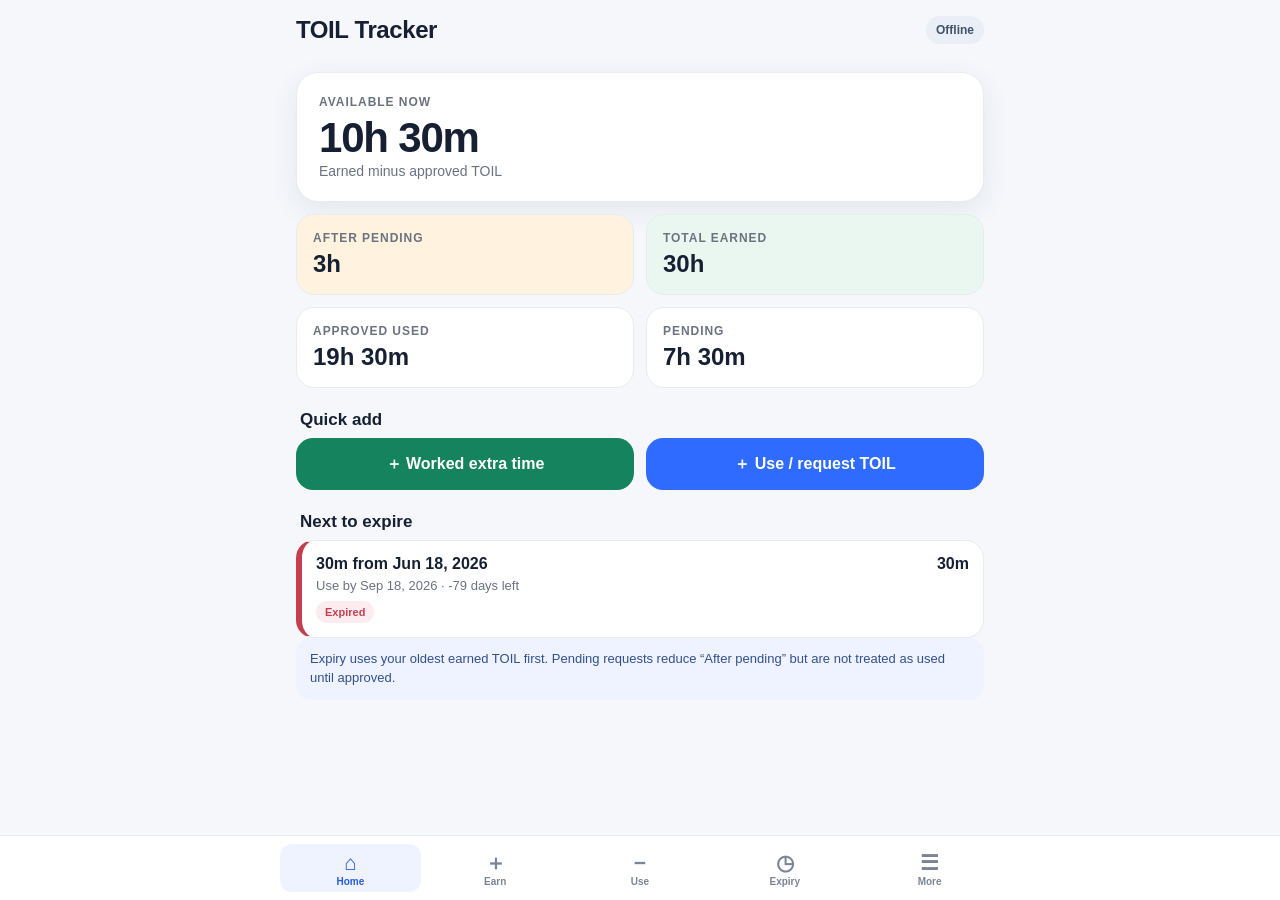
==== TOIL_Tracker_Standalone.html @ 0cffee34 "Add files via upload" ====
<!doctype html>
<html lang="en">
<head>
<meta charset="utf-8"><meta name="viewport" content="width=device-width,initial-scale=1,viewport-fit=cover">
<meta name="theme-color" content="#17324d">


<title>TOIL Tracker</title>
<style>
:root{
  --bg:#f5f7fb;--card:#fff;--text:#172033;--muted:#6b7280;--line:#e7ebf2;
  --navy:#17324d;--blue:#2f6bff;--green:#16835f;--green-bg:#e9f7f0;
  --orange:#c56b00;--orange-bg:#fff3df;--red:#c33f50;--red-bg:#fdecef;
  --grey-bg:#f1f3f6;--shadow:0 8px 28px rgba(24,39,75,.08);--r:22px;
}
*{box-sizing:border-box}
html,body{margin:0;padding:0;background:var(--bg);color:var(--text);font-family:-apple-system,BlinkMacSystemFont,"Segoe UI",Roboto,Arial,sans-serif}
body{padding-bottom:96px}
.app{max-width:720px;margin:0 auto}
.topbar{position:sticky;top:0;z-index:20;background:rgba(245,247,251,.94);backdrop-filter:blur(16px);padding:16px 16px 8px}
.brand{display:flex;align-items:center;justify-content:space-between}
.brand h1{font-size:24px;margin:0;font-weight:800;letter-spacing:-.4px}
.pill{font-size:12px;font-weight:700;padding:7px 10px;border-radius:999px;background:#e9eef7;color:#42526a}
main{padding:8px 16px 24px}
.screen{display:none}.screen.active{display:block}
.card{background:var(--card);border:1px solid var(--line);border-radius:var(--r);box-shadow:var(--shadow);padding:18px;margin:12px 0}
.hero{padding:22px}
.eyebrow{font-size:12px;text-transform:uppercase;letter-spacing:.08em;color:var(--muted);font-weight:800}
.big{font-size:42px;line-height:1;font-weight:850;margin:8px 0 4px;letter-spacing:-1.2px}
.sub{color:var(--muted);font-size:14px}
.grid2{display:grid;grid-template-columns:1fr 1fr;gap:12px}
.metric{padding:16px;border-radius:18px;border:1px solid var(--line);background:#fff}
.metric .v{font-size:24px;font-weight:800;margin-top:5px}
.metric.green{background:var(--green-bg)}.metric.orange{background:var(--orange-bg)}
.section-title{font-size:17px;font-weight:800;margin:22px 4px 8px}
.quick{display:grid;grid-template-columns:1fr 1fr;gap:12px}
.btn{appearance:none;border:0;border-radius:17px;padding:15px 16px;font-size:16px;font-weight:800;cursor:pointer;min-height:52px}
.btn.primary{background:var(--blue);color:#fff}.btn.secondary{background:#eaf0ff;color:#204fc8}
.btn.green{background:var(--green);color:#fff}.btn.red{background:var(--red);color:#fff}
.btn.ghost{background:#fff;border:1px solid var(--line);color:var(--text)}
.btn.small{padding:9px 11px;min-height:0;font-size:13px;border-radius:12px}
form{display:grid;gap:12px}
label{font-size:13px;color:var(--muted);font-weight:700}
input,select,textarea{width:100%;border:1px solid #dfe4ec;border-radius:15px;background:#fff;padding:14px 14px;font-size:16px;color:var(--text);outline:none}
input:focus,select:focus,textarea:focus{border-color:#8aa8ff;box-shadow:0 0 0 3px #eaf0ff}
textarea{min-height:82px;resize:vertical}
.duration{display:grid;grid-template-columns:1fr 1fr;gap:10px}
.chips{display:flex;flex-wrap:wrap;gap:8px}
.chip{border:1px solid var(--line);background:#fff;padding:9px 12px;border-radius:999px;font-weight:750;font-size:13px;cursor:pointer}
.list{display:grid;gap:10px}
.item{background:#fff;border:1px solid var(--line);border-radius:18px;padding:14px 14px;display:grid;grid-template-columns:1fr auto;gap:10px}
.item-title{font-weight:800}.item-meta{font-size:13px;color:var(--muted);margin-top:4px;line-height:1.4}
.amount{font-size:16px;font-weight:850;text-align:right;white-space:nowrap}
.badge{display:inline-block;border-radius:999px;padding:5px 9px;font-size:11px;font-weight:850;margin-top:6px}
.badge.green{background:var(--green-bg);color:var(--green)}.badge.orange{background:var(--orange-bg);color:var(--orange)}
.badge.red{background:var(--red-bg);color:var(--red)}.badge.grey{background:var(--grey-bg);color:#667085}
.expiry{border-left:6px solid transparent}.expiry.green{border-left-color:var(--green)}.expiry.orange{border-left-color:var(--orange)}.expiry.red{border-left-color:var(--red)}.expiry.grey{border-left-color:#b4bbc5}
.bottomnav{position:fixed;left:0;right:0;bottom:0;z-index:30;background:rgba(255,255,255,.96);backdrop-filter:blur(18px);border-top:1px solid var(--line);padding:8px 8px max(8px,env(safe-area-inset-bottom))}
.navinner{max-width:720px;margin:0 auto;display:grid;grid-template-columns:repeat(5,1fr);gap:4px}
.navbtn{border:0;background:transparent;padding:7px 2px 5px;border-radius:12px;color:#7a8494;font-size:10px;font-weight:800}
.navbtn span{display:block;font-size:21px;line-height:1.1;margin-bottom:2px}
.navbtn.active{background:#eef3ff;color:#265bdd}
.empty{text-align:center;color:var(--muted);padding:24px 10px}
.notice{font-size:13px;background:#eef3ff;color:#34508a;border-radius:15px;padding:12px 14px;line-height:1.45}
.row-actions{display:flex;gap:8px;justify-content:flex-end;margin-top:10px}
hr{border:0;border-top:1px solid var(--line);margin:18px 0}
@media(max-width:390px){.big{font-size:38px}.quick{grid-template-columns:1fr}.grid2{gap:8px}.metric{padding:14px}.metric .v{font-size:21px}}
</style>
</head>
<body>
<div class="app">
  <header class="topbar"><div class="brand"><h1>TOIL Tracker</h1><div class="pill">Offline</div></div></header>
  <main>
    <section id="home" class="screen active">
      <div class="card hero"><div class="eyebrow">Available now</div><div class="big" id="availableNow">—</div><div class="sub">Earned minus approved TOIL</div></div>
      <div class="grid2">
        <div class="metric orange"><div class="eyebrow">After pending</div><div class="v" id="afterPending">—</div></div>
        <div class="metric green"><div class="eyebrow">Total earned</div><div class="v" id="earnedTotal">—</div></div>
      </div>
      <div class="grid2" style="margin-top:12px">
        <div class="metric"><div class="eyebrow">Approved used</div><div class="v" id="approvedTotal">—</div></div>
        <div class="metric"><div class="eyebrow">Pending</div><div class="v" id="pendingTotal">—</div></div>
      </div>
      <div class="section-title">Quick add</div>
      <div class="quick">
        <button class="btn green" onclick="showScreen('earn')">＋ Worked extra time</button>
        <button class="btn primary" onclick="showScreen('take')">＋ Use / request TOIL</button>
      </div>
      <div class="section-title">Next to expire</div><div id="nextExpiry"></div>
      <div class="notice">Expiry uses your oldest earned TOIL first. Pending requests reduce “After pending” but are not treated as used until approved.</div>
    </section>

    <section id="earn" class="screen">
      <div class="card"><div class="section-title" style="margin-top:0">Log extra time worked</div>
      <form id="earnedForm">
        <label>Date<input id="earnDate" type="date" required></label>
        <div><label>Time worked</label><div class="duration">
          <label>Hours<input id="earnHours" type="number" min="0" max="24" inputmode="numeric"></label>
          <label>Minutes<input id="earnMinutes" type="number" min="0" max="59" inputmode="numeric"></label>
        </div></div>
        <div class="chips"><button type="button" class="chip" onclick="setDuration('earn',60)">1 hour</button><button type="button" class="chip" onclick="setDuration('earn',30)">30 min</button><button type="button" class="chip" onclick="setDuration('earn',450)">7h 30m</button></div>
        <label>What was it for? <span style="font-weight:400">(optional)</span><textarea id="earnNote" placeholder="e.g. QFTs"></textarea></label>
        <button class="btn green" type="submit">Save earned time</button>
      </form></div>
    </section>

    <section id="take" class="screen">
      <div class="card"><div class="section-title" style="margin-top:0">Log TOIL request / use</div>
      <form id="takenForm">
        <label>Date<input id="takeDate" type="date" required></label>
        <div><label>TOIL time</label><div class="duration">
          <label>Hours<input id="takeHours" type="number" min="0" max="24" inputmode="numeric"></label>
          <label>Minutes<input id="takeMinutes" type="number" min="0" max="59" inputmode="numeric"></label>
        </div></div>
        <div class="chips"><button type="button" class="chip" onclick="setDuration('take',450)">Full day · 7h 30m</button><button type="button" class="chip" onclick="setDuration('take',225)">Half day · 3h 45m</button><button type="button" class="chip" onclick="setDuration('take',60)">1 hour</button></div>
        <label>Status<select id="takeStatus"><option>Requested</option><option>Approved</option><option>Rejected</option><option>Cancelled</option></select></label>
        <label>Note <span style="font-weight:400">(optional)</span><textarea id="takeNote" placeholder="e.g. Christmas Eve"></textarea></label>
        <button class="btn primary" type="submit">Save TOIL entry</button>
      </form></div>
    </section>

    <section id="expiry" class="screen">
      <div class="card"><div class="section-title" style="margin-top:0">3‑month expiry</div>
      <div class="sub">Green = 31+ days · Orange = 15–30 days · Red = 14 days or less.</div></div>
      <div id="expiryList" class="list"></div>
    </section>

    <section id="more" class="screen">
      <div class="card"><div class="section-title" style="margin-top:0">History</div><div id="historyList" class="list"></div></div>

      <div class="card"><div class="section-title" style="margin-top:0">Overtime</div>
      <form id="overtimeForm">
        <label>Date<input id="otDate" type="date" required></label>
        <div class="duration"><label>Hours<input id="otHours" type="number" min="0" max="24" inputmode="numeric"></label><label>Minutes<input id="otMinutes" type="number" min="0" max="59" inputmode="numeric"></label></div>
        <label>Type<select id="otType"><option>Paid overtime</option><option>Saturday enhancement</option><option>Other</option></select></label>
        <label>Status<select id="otStatus"><option>To submit</option><option>Submitted</option><option>Approved</option><option>Paid</option><option>Logged</option></select></label>
        <label>Note<textarea id="otNote" placeholder="Optional"></textarea></label>
        <button class="btn secondary" type="submit">Save overtime</button>
      </form>
      <hr><div id="overtimeList" class="list"></div></div>

      <div class="card"><div class="section-title" style="margin-top:0">Backup</div>
        <div class="notice">Your data lives only in this browser/device. Export a backup occasionally.</div>
        <div class="quick" style="margin-top:12px"><button id="backupBtn" class="btn ghost">Export backup</button><label class="btn ghost" style="text-align:center">Restore backup<input id="restoreFile" type="file" accept=".json,application/json" style="display:none"></label></div>
        <button id="resetBtn" class="btn ghost" style="width:100%;margin-top:12px">Reset to original data</button>
      </div>
    </section>
  </main>
</div>
<nav class="bottomnav"><div class="navinner">
  <button class="navbtn active" data-screen="home"><span>⌂</span>Home</button>
  <button class="navbtn" data-screen="earn"><span>＋</span>Earn</button>
  <button class="navbtn" data-screen="take"><span>−</span>Use</button>
  <button class="navbtn" data-screen="expiry"><span>◷</span>Expiry</button>
  <button class="navbtn" data-screen="more"><span>☰</span>More</button>
</div></nav>
<script>
const DEFAULT_DATA = {"version": 1, "settings": {"fullDayMinutes": 450, "expiryMonths": 3}, "earned": [{"id": "e1", "date": "2026-05-07", "minutes": 60, "note": "Helping ML w/ E and Flow E2E testing"}, {"id": "e2", "date": "2026-05-08", "minutes": 60, "note": "QFTs"}, {"id": "e3", "date": "2026-05-12", "minutes": 60, "note": "QFTs"}, {"id": "e4", "date": "2026-05-16", "minutes": 240, "note": "Saturday work – time in lieu"}, {"id": "e5", "date": "2026-05-19", "minutes": 60, "note": "QFTs"}, {"id": "e6", "date": "2026-06-02", "minutes": 60, "note": "QFTs"}, {"id": "e7", "date": "2026-06-03", "minutes": 60, "note": "QFTs"}, {"id": "e8", "date": "2026-06-06", "minutes": 240, "note": "Saturday work – time in lieu"}, {"id": "e9", "date": "2026-06-08", "minutes": 60, "note": "QFTs"}, {"id": "e10", "date": "2026-06-09", "minutes": 60, "note": "QFTs"}, {"id": "e11", "date": "2026-06-10", "minutes": 60, "note": "QFTs"}, {"id": "e12", "date": "2026-06-11", "minutes": 60, "note": "Helping ML w/ Flow E2E evidence"}, {"id": "e13", "date": "2026-06-16", "minutes": 60, "note": "QFTs"}, {"id": "e14", "date": "2026-06-18", "minutes": 60, "note": "QFTs"}, {"id": "e15", "date": "2026-07-07", "minutes": 60, "note": "QFTs"}, {"id": "e16", "date": "2026-07-08", "minutes": 60, "note": "QFTs"}, {"id": "e17", "date": "2026-07-11", "minutes": 240, "note": "Saturday work – QFTs / time in lieu"}, {"id": "e18", "date": "2026-07-17", "minutes": 60, "note": "QFTs"}, {"id": "e19", "date": "2026-08-25", "minutes": 60, "note": "QFTs"}, {"id": "e20", "date": "2026-08-27", "minutes": 60, "note": "QFTs"}, {"id": "e21", "date": "2026-09-08", "minutes": 60, "note": "QFTs"}], "taken": [{"id": "t1", "date": "2026-07-21", "minutes": 450, "status": "Approved", "note": "Full TOIL day"}, {"id": "t2", "date": "2026-07-22", "minutes": 450, "status": "Approved", "note": "Full TOIL day"}, {"id": "t3", "date": "2026-08-18", "minutes": 450, "status": "Rejected", "note": "Time Owing request"}, {"id": "t4", "date": "2026-09-02", "minutes": 450, "status": "Rejected", "note": "Time Owing request"}, {"id": "t5", "date": "2026-09-07", "minutes": 270, "status": "Approved", "note": "Phased return day"}, {"id": "t6", "date": "2026-12-24", "minutes": 450, "status": "Requested", "note": "Christmas Eve – full TOIL day"}], "overtime": [{"id": "o1", "date": "2026-05-16", "minutes": 240, "type": "Saturday enhancement", "status": "To submit", "note": "30% additional"}, {"id": "o2", "date": "2026-06-06", "minutes": 240, "type": "Saturday enhancement", "status": "To submit", "note": "30% additional"}, {"id": "o3", "date": "2026-06-12", "minutes": 30, "type": "Paid overtime", "status": "Logged", "note": "AS overtime"}, {"id": "o4", "date": "2026-07-11", "minutes": 240, "type": "Saturday enhancement", "status": "To submit", "note": "30% additional – QFTs"}]};
const KEY = 'toil_tracker_v1';

function clone(x){ return JSON.parse(JSON.stringify(x)); }
function loadData(){
  const raw = localStorage.getItem(KEY);
  if(!raw){ localStorage.setItem(KEY, JSON.stringify(DEFAULT_DATA)); return clone(DEFAULT_DATA); }
  try{ return JSON.parse(raw); }catch(e){ return clone(DEFAULT_DATA); }
}
let data = loadData();
function save(){ localStorage.setItem(KEY, JSON.stringify(data)); renderAll(); }

function uid(prefix){ return prefix + Date.now().toString(36) + Math.random().toString(36).slice(2,6); }
function pad(n){ return String(n).padStart(2,'0'); }
function todayISO(){ const d=new Date(); return `${d.getFullYear()}-${pad(d.getMonth()+1)}-${pad(d.getDate())}`; }
function fmtDate(s){ if(!s) return ''; const d=new Date(s+'T12:00:00'); return d.toLocaleDateString(undefined,{day:'numeric',month:'short',year:'numeric'}); }
function fmtMinutes(m){
  m=Math.round(Number(m)||0); const h=Math.floor(m/60), min=m%60;
  if(h && min) return `${h}h ${pad(min)}m`; if(h) return `${h}h`; return `${min}m`;
}
function toMinutes(h,m){ return Math.max(0, (parseInt(h||0)*60)+(parseInt(m||0))); }
function addMonthsISO(dateStr, months){
  const [y,mo,d]=dateStr.split('-').map(Number);
  const target = new Date(y, mo-1+months, 1, 12);
  const last = new Date(target.getFullYear(), target.getMonth()+1, 0, 12).getDate();
  target.setDate(Math.min(d,last));
  return `${target.getFullYear()}-${pad(target.getMonth()+1)}-${pad(target.getDate())}`;
}
function daysBetween(aISO,bISO){
  const a=new Date(aISO+'T12:00:00'), b=new Date(bISO+'T12:00:00');
  return Math.ceil((a-b)/86400000);
}
function approvedUsed(){ return data.taken.filter(x=>x.status==='Approved').reduce((s,x)=>s+x.minutes,0); }
function pendingUsed(){ return data.taken.filter(x=>x.status==='Requested').reduce((s,x)=>s+x.minutes,0); }
function totalEarned(){ return data.earned.reduce((s,x)=>s+x.minutes,0); }
function availableNow(){ return totalEarned()-approvedUsed(); }
function afterPending(){ return availableNow()-pendingUsed(); }

function expiryRows(){
  const rows=[...data.earned].sort((a,b)=>a.date.localeCompare(b.date));
  let used=approvedUsed();
  const today=todayISO();
  return rows.map(e=>{
    const consumed=Math.min(e.minutes, Math.max(0, used));
    used-=consumed;
    const remaining=e.minutes-consumed;
    const useBy=addMonthsISO(e.date,data.settings.expiryMonths||3);
    let days=remaining?daysBetween(useBy,today):null;
    let status='Used', cls='grey';
    if(remaining){
      if(days<0){status='Expired';cls='red';}
      else if(days<=14){status='Use now';cls='red';}
      else if(days<=30){status='Use soon';cls='orange';}
      else{status='Plenty of time';cls='green';}
    }
    return {...e,remaining,useBy,days,status,cls};
  });
}

function renderHome(){
  document.getElementById('availableNow').textContent=fmtMinutes(availableNow());
  document.getElementById('afterPending').textContent=fmtMinutes(afterPending());
  document.getElementById('earnedTotal').textContent=fmtMinutes(totalEarned());
  document.getElementById('approvedTotal').textContent=fmtMinutes(approvedUsed());
  document.getElementById('pendingTotal').textContent=fmtMinutes(pendingUsed());

  const live=expiryRows().filter(x=>x.remaining>0).sort((a,b)=>a.useBy.localeCompare(b.useBy));
  const n=document.getElementById('nextExpiry');
  if(live.length){
    const x=live[0];
    n.innerHTML=`<div class="item expiry ${x.cls}"><div><div class="item-title">${fmtMinutes(x.remaining)} from ${fmtDate(x.date)}</div><div class="item-meta">Use by ${fmtDate(x.useBy)}${x.days!==null?` · ${x.days} days left`:''}</div><span class="badge ${x.cls}">${x.status}</span></div><div class="amount">${fmtMinutes(x.remaining)}</div></div>`;
  } else n.innerHTML='<div class="empty">No unused earned TOIL.</div>';
}

function renderExpiry(){
  const rows=expiryRows();
  const el=document.getElementById('expiryList');
  el.innerHTML=rows.length?rows.map(x=>`
    <div class="item expiry ${x.cls}">
      <div>
        <div class="item-title">Earned ${fmtDate(x.date)}</div>
        <div class="item-meta">Use by ${fmtDate(x.useBy)} · earned ${fmtMinutes(x.minutes)}</div>
        <span class="badge ${x.cls}">${x.status}</span>
      </div>
      <div class="amount">${fmtMinutes(x.remaining)} left</div>
    </div>`).join(''):'<div class="empty">No earned TOIL yet.</div>';
}

function statusClass(s){
  if(s==='Approved')return 'green'; if(s==='Requested')return 'orange'; if(s==='Rejected'||s==='Cancelled')return 'grey'; return 'grey';
}
function renderHistory(){
  const all=[
    ...data.earned.map(x=>({kind:'Earned',...x})),
    ...data.taken.map(x=>({kind:'TOIL',...x}))
  ].sort((a,b)=>b.date.localeCompare(a.date));
  document.getElementById('historyList').innerHTML=all.length?all.map(x=>`
    <div class="item">
      <div>
        <div class="item-title">${x.kind==='Earned'?'Earned':'TOIL'} · ${fmtDate(x.date)}</div>
        <div class="item-meta">${x.note||''}</div>
        ${x.kind==='TOIL'?`<span class="badge ${statusClass(x.status)}">${x.status}</span>`:''}
      </div>
      <div>
        <div class="amount">${x.kind==='Earned'?'+':'−'}${fmtMinutes(x.minutes)}</div>
        <div class="row-actions"><button class="btn small ghost" onclick="deleteEntry('${x.kind}','${x.id}')">Delete</button></div>
      </div>
    </div>`).join(''):'<div class="empty">No history yet.</div>';
}

function renderOvertime(){
  const el=document.getElementById('overtimeList');
  const rows=[...data.overtime].sort((a,b)=>b.date.localeCompare(a.date));
  el.innerHTML=rows.length?rows.map(x=>`
    <div class="item"><div><div class="item-title">${x.type} · ${fmtDate(x.date)}</div>
    <div class="item-meta">${x.status}${x.note?' · '+x.note:''}</div></div>
    <div><div class="amount">${fmtMinutes(x.minutes)}</div>
    <div class="row-actions"><button class="btn small ghost" onclick="deleteOvertime('${x.id}')">Delete</button></div></div></div>`).join(''):'<div class="empty">No overtime logged.</div>';
}

function renderAll(){ renderHome(); renderExpiry(); renderHistory(); renderOvertime(); }

function showScreen(id){
  document.querySelectorAll('.screen').forEach(x=>x.classList.remove('active'));
  document.getElementById(id).classList.add('active');
  document.querySelectorAll('.navbtn').forEach(x=>x.classList.toggle('active',x.dataset.screen===id));
  window.scrollTo({top:0,behavior:'instant'});
}
window.showScreen=showScreen;
document.querySelectorAll('.navbtn').forEach(b=>b.addEventListener('click',()=>showScreen(b.dataset.screen)));

function setDuration(prefix,mins){
  document.getElementById(prefix+'Hours').value=Math.floor(mins/60);
  document.getElementById(prefix+'Minutes').value=mins%60;
}
window.setDuration=setDuration;

document.getElementById('earnedForm').addEventListener('submit',e=>{
  e.preventDefault();
  const minutes=toMinutes(earnHours.value,earnMinutes.value);
  if(!minutes) return alert('Enter some time.');
  data.earned.push({id:uid('e'),date:earnDate.value,minutes,note:earnNote.value.trim()});
  save(); e.target.reset(); earnDate.value=todayISO(); setDuration('earn',60); showScreen('home');
});
document.getElementById('takenForm').addEventListener('submit',e=>{
  e.preventDefault();
  const minutes=toMinutes(takeHours.value,takeMinutes.value);
  if(!minutes) return alert('Enter some time.');
  data.taken.push({id:uid('t'),date:takeDate.value,minutes,status:takeStatus.value,note:takeNote.value.trim()});
  save(); e.target.reset(); takeDate.value=todayISO(); setDuration('take',data.settings.fullDayMinutes||450); takeStatus.value='Requested'; showScreen('home');
});
document.getElementById('overtimeForm').addEventListener('submit',e=>{
  e.preventDefault();
  const minutes=toMinutes(otHours.value,otMinutes.value);
  if(!minutes)return alert('Enter some time.');
  data.overtime.push({id:uid('o'),date:otDate.value,minutes,type:otType.value,status:otStatus.value,note:otNote.value.trim()});
  save();e.target.reset();otDate.value=todayISO();setDuration('ot',60);renderOvertime();
});

function deleteEntry(kind,id){
  if(!confirm('Delete this entry?'))return;
  if(kind==='Earned') data.earned=data.earned.filter(x=>x.id!==id);
  else data.taken=data.taken.filter(x=>x.id!==id);
  save();
}
function deleteOvertime(id){ if(confirm('Delete this overtime entry?')){data.overtime=data.overtime.filter(x=>x.id!==id);save();} }
window.deleteEntry=deleteEntry; window.deleteOvertime=deleteOvertime;

document.getElementById('backupBtn').addEventListener('click',()=>{
  const blob=new Blob([JSON.stringify(data,null,2)],{type:'application/json'});
  const a=document.createElement('a');a.href=URL.createObjectURL(blob);a.download='toil-backup.json';a.click();URL.revokeObjectURL(a.href);
});
document.getElementById('restoreFile').addEventListener('change',async e=>{
  const f=e.target.files[0]; if(!f)return;
  try{
    const obj=JSON.parse(await f.text());
    if(!obj.earned||!obj.taken) throw new Error();
    data=obj; save(); alert('Backup restored.');
  }catch{alert('That backup file could not be read.');}
  e.target.value='';
});
document.getElementById('resetBtn').addEventListener('click',()=>{
  if(confirm('Reset the app back to the original preloaded data?')){data=clone(DEFAULT_DATA);save();}
});

['earnDate','takeDate','otDate'].forEach(id=>document.getElementById(id).value=todayISO());
setDuration('earn',60); setDuration('take',450); setDuration('ot',60);
renderAll();

if('serviceWorker' in navigator && location.protocol.startsWith('http')) {
  navigator.serviceWorker.register('./sw.js').catch(()=>{});
}
</script>
</body></html>
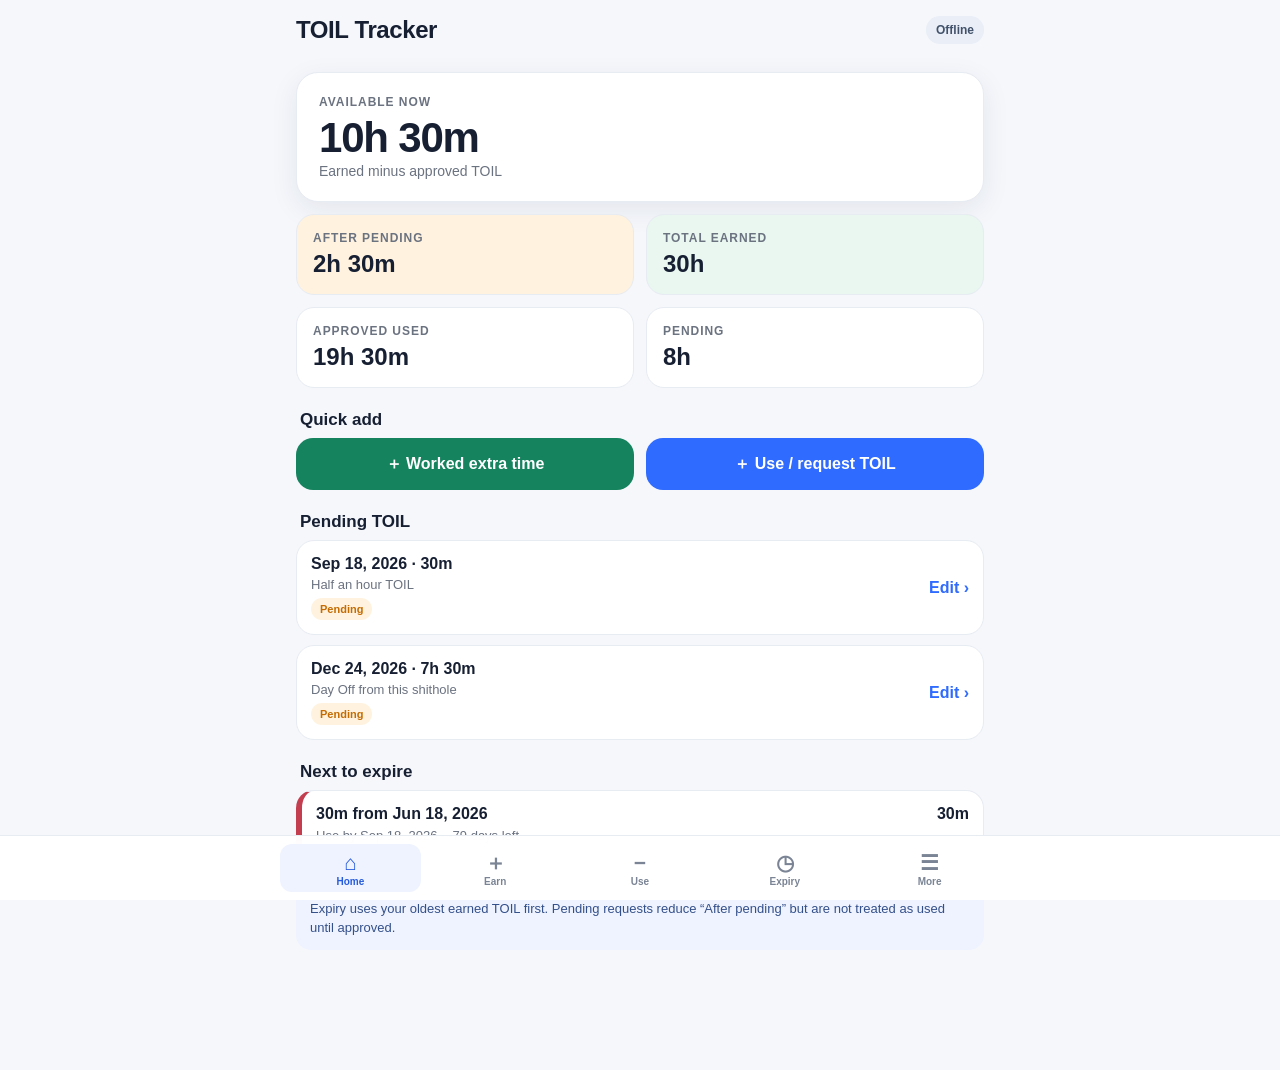
==== commit 36567944: "Add files via upload" ====
--- a/TOIL_Tracker_Standalone.html
+++ b/TOIL_Tracker_Standalone.html
@@ -65,6 +65,18 @@
 .row-actions{display:flex;gap:8px;justify-content:flex-end;margin-top:10px}
 hr{border:0;border-top:1px solid var(--line);margin:18px 0}
 @media(max-width:390px){.big{font-size:38px}.quick{grid-template-columns:1fr}.grid2{gap:8px}.metric{padding:14px}.metric .v{font-size:21px}}
+
+.history-controls{display:grid;grid-template-columns:1fr 1fr;gap:10px;margin:10px 0 14px}.history-controls input{grid-column:1/-1}@media(max-width:420px){.history-controls{grid-template-columns:1fr}.history-controls input{grid-column:auto}}
+
+.pending-card{
+  width:100%;text-align:left;background:#fff;border:1px solid var(--line);border-radius:18px;
+  padding:14px;display:grid;grid-template-columns:1fr auto;gap:10px;align-items:center;
+  color:var(--text);box-shadow:none;font:inherit;cursor:pointer
+}
+.pending-title{font-weight:800;font-size:16px}
+.pending-note{font-size:13px;color:var(--muted);margin-top:4px}
+.pending-edit{font-weight:800;color:var(--blue);white-space:nowrap}
+.tap-edit{cursor:pointer}
 </style>
 </head>
 <body>
@@ -86,7 +98,7 @@
         <button class="btn green" onclick="showScreen('earn')">＋ Worked extra time</button>
         <button class="btn primary" onclick="showScreen('take')">＋ Use / request TOIL</button>
       </div>
-      <div class="section-title">Next to expire</div><div id="nextExpiry"></div>
+      <div class="section-title">Pending TOIL</div><div id="pendingHomeList" class="list"></div><div class="section-title">Next to expire</div><div id="nextExpiry"></div>
       <div class="notice">Expiry uses your oldest earned TOIL first. Pending requests reduce “After pending” but are not treated as used until approved.</div>
     </section>
 
@@ -105,7 +117,7 @@
     </section>
 
     <section id="take" class="screen">
-      <div class="card"><div class="section-title" style="margin-top:0">Log TOIL request / use</div>
+      <div class="card"><div class="section-title" id="takeFormTitle" style="margin-top:0">Log TOIL request / use</div>
       <form id="takenForm">
         <label>Date<input id="takeDate" type="date" required></label>
         <div><label>TOIL time</label><div class="duration">
@@ -114,8 +126,8 @@
         </div></div>
         <div class="chips"><button type="button" class="chip" onclick="setDuration('take',450)">Full day · 7h 30m</button><button type="button" class="chip" onclick="setDuration('take',225)">Half day · 3h 45m</button><button type="button" class="chip" onclick="setDuration('take',60)">1 hour</button></div>
         <label>Status<select id="takeStatus"><option>Requested</option><option>Approved</option><option>Rejected</option><option>Cancelled</option></select></label>
-        <label>Note <span style="font-weight:400">(optional)</span><textarea id="takeNote" placeholder="e.g. Christmas Eve"></textarea></label>
-        <button class="btn primary" type="submit">Save TOIL entry</button>
+        <label>Note <span style="font-weight:400">(optional)</span><textarea id="takeNote" placeholder="e.g. Day off"></textarea></label>
+        <button class="btn primary" id="takeSubmitBtn" type="submit">Save TOIL entry</button><button class="btn ghost" id="cancelTakenEdit" type="button" onclick="cancelTakenEdit()" style="display:none">Cancel edit</button>
       </form></div>
     </section>
 
@@ -126,7 +138,7 @@
     </section>
 
     <section id="more" class="screen">
-      <div class="card"><div class="section-title" style="margin-top:0">History</div><div id="historyList" class="list"></div></div>
+      <div class="card"><div class="section-title" style="margin-top:0">History</div><div class="history-controls"><select id="historySort" onchange="renderHistory()"><option value="newest" selected>Newest first</option><option value="oldest">Oldest first</option></select><select id="historyTypeFilter" onchange="renderHistory()"><option>All</option><option>Earned</option><option>TOIL</option></select><select id="historyStatusFilter" onchange="renderHistory()"><option>All</option><option>Requested</option><option>Approved</option><option>Rejected</option><option>Cancelled</option></select><input id="historySearch" type="search" placeholder="Search notes or dates…" oninput="renderHistory()"></div><div id="historyList" class="list"></div></div>
 
       <div class="card"><div class="section-title" style="margin-top:0">Overtime</div>
       <form id="overtimeForm">
@@ -139,10 +151,10 @@
       </form>
       <hr><div id="overtimeList" class="list"></div></div>
 
-      <div class="card"><div class="section-title" style="margin-top:0">Backup</div>
-        <div class="notice">Your data lives only in this browser/device. Export a backup occasionally.</div>
-        <div class="quick" style="margin-top:12px"><button id="backupBtn" class="btn ghost">Export backup</button><label class="btn ghost" style="text-align:center">Restore backup<input id="restoreFile" type="file" accept=".json,application/json" style="display:none"></label></div>
-        <button id="resetBtn" class="btn ghost" style="width:100%;margin-top:12px">Reset to original data</button>
+      <div class="card"><div class="section-title" style="margin-top:0">Data & updates</div>
+        <div class="notice">Before installing a new build, download your data here. In the new build, use Upload data to restore everything.</div>
+        <div class="quick" style="margin-top:12px"><button id="backupBtn" class="btn ghost">Download data</button><label class="btn ghost" style="text-align:center">Upload data<input id="restoreFile" type="file" accept=".json,application/json" style="display:none"></label></div>
+        <button id="resetBtn" class="btn ghost" style="width:100%;margin-top:12px">Reset app data</button>
       </div>
     </section>
   </main>
@@ -155,7 +167,7 @@
   <button class="navbtn" data-screen="more"><span>☰</span>More</button>
 </div></nav>
 <script>
-const DEFAULT_DATA = {"version": 1, "settings": {"fullDayMinutes": 450, "expiryMonths": 3}, "earned": [{"id": "e1", "date": "2026-05-07", "minutes": 60, "note": "Helping ML w/ E and Flow E2E testing"}, {"id": "e2", "date": "2026-05-08", "minutes": 60, "note": "QFTs"}, {"id": "e3", "date": "2026-05-12", "minutes": 60, "note": "QFTs"}, {"id": "e4", "date": "2026-05-16", "minutes": 240, "note": "Saturday work – time in lieu"}, {"id": "e5", "date": "2026-05-19", "minutes": 60, "note": "QFTs"}, {"id": "e6", "date": "2026-06-02", "minutes": 60, "note": "QFTs"}, {"id": "e7", "date": "2026-06-03", "minutes": 60, "note": "QFTs"}, {"id": "e8", "date": "2026-06-06", "minutes": 240, "note": "Saturday work – time in lieu"}, {"id": "e9", "date": "2026-06-08", "minutes": 60, "note": "QFTs"}, {"id": "e10", "date": "2026-06-09", "minutes": 60, "note": "QFTs"}, {"id": "e11", "date": "2026-06-10", "minutes": 60, "note": "QFTs"}, {"id": "e12", "date": "2026-06-11", "minutes": 60, "note": "Helping ML w/ Flow E2E evidence"}, {"id": "e13", "date": "2026-06-16", "minutes": 60, "note": "QFTs"}, {"id": "e14", "date": "2026-06-18", "minutes": 60, "note": "QFTs"}, {"id": "e15", "date": "2026-07-07", "minutes": 60, "note": "QFTs"}, {"id": "e16", "date": "2026-07-08", "minutes": 60, "note": "QFTs"}, {"id": "e17", "date": "2026-07-11", "minutes": 240, "note": "Saturday work – QFTs / time in lieu"}, {"id": "e18", "date": "2026-07-17", "minutes": 60, "note": "QFTs"}, {"id": "e19", "date": "2026-08-25", "minutes": 60, "note": "QFTs"}, {"id": "e20", "date": "2026-08-27", "minutes": 60, "note": "QFTs"}, {"id": "e21", "date": "2026-09-08", "minutes": 60, "note": "QFTs"}], "taken": [{"id": "t1", "date": "2026-07-21", "minutes": 450, "status": "Approved", "note": "Full TOIL day"}, {"id": "t2", "date": "2026-07-22", "minutes": 450, "status": "Approved", "note": "Full TOIL day"}, {"id": "t3", "date": "2026-08-18", "minutes": 450, "status": "Rejected", "note": "Time Owing request"}, {"id": "t4", "date": "2026-09-02", "minutes": 450, "status": "Rejected", "note": "Time Owing request"}, {"id": "t5", "date": "2026-09-07", "minutes": 270, "status": "Approved", "note": "Phased return day"}, {"id": "t6", "date": "2026-12-24", "minutes": 450, "status": "Requested", "note": "Christmas Eve – full TOIL day"}], "overtime": [{"id": "o1", "date": "2026-05-16", "minutes": 240, "type": "Saturday enhancement", "status": "To submit", "note": "30% additional"}, {"id": "o2", "date": "2026-06-06", "minutes": 240, "type": "Saturday enhancement", "status": "To submit", "note": "30% additional"}, {"id": "o3", "date": "2026-06-12", "minutes": 30, "type": "Paid overtime", "status": "Logged", "note": "AS overtime"}, {"id": "o4", "date": "2026-07-11", "minutes": 240, "type": "Saturday enhancement", "status": "To submit", "note": "30% additional – QFTs"}]};
+const DEFAULT_DATA = {"version": 1, "settings": {"fullDayMinutes": 450, "expiryMonths": 3}, "earned": [{"id": "e1", "date": "2026-05-07", "minutes": 60, "note": "Helping ML w/ E and Flow E2E testing"}, {"id": "e2", "date": "2026-05-08", "minutes": 60, "note": "QFTs"}, {"id": "e3", "date": "2026-05-12", "minutes": 60, "note": "QFTs"}, {"id": "e4", "date": "2026-05-16", "minutes": 240, "note": "Saturday work – time in lieu"}, {"id": "e5", "date": "2026-05-19", "minutes": 60, "note": "QFTs"}, {"id": "e6", "date": "2026-06-02", "minutes": 60, "note": "QFTs"}, {"id": "e7", "date": "2026-06-03", "minutes": 60, "note": "QFTs"}, {"id": "e8", "date": "2026-06-06", "minutes": 240, "note": "Saturday work – time in lieu"}, {"id": "e9", "date": "2026-06-08", "minutes": 60, "note": "QFTs"}, {"id": "e10", "date": "2026-06-09", "minutes": 60, "note": "QFTs"}, {"id": "e11", "date": "2026-06-10", "minutes": 60, "note": "QFTs"}, {"id": "e12", "date": "2026-06-11", "minutes": 60, "note": "Helping ML w/ Flow E2E evidence"}, {"id": "e13", "date": "2026-06-16", "minutes": 60, "note": "QFTs"}, {"id": "e14", "date": "2026-06-18", "minutes": 60, "note": "QFTs"}, {"id": "e15", "date": "2026-07-07", "minutes": 60, "note": "QFTs"}, {"id": "e16", "date": "2026-07-08", "minutes": 60, "note": "QFTs"}, {"id": "e17", "date": "2026-07-11", "minutes": 240, "note": "Saturday work – QFTs / time in lieu"}, {"id": "e18", "date": "2026-07-17", "minutes": 60, "note": "QFTs"}, {"id": "e19", "date": "2026-08-25", "minutes": 60, "note": "QFTs"}, {"id": "e20", "date": "2026-08-27", "minutes": 60, "note": "QFTs"}, {"id": "e21", "date": "2026-09-08", "minutes": 60, "note": "QFTs"}], "taken": [{"id": "t1", "date": "2026-07-21", "minutes": 450, "status": "Approved", "note": "Full TOIL day"}, {"id": "t2", "date": "2026-07-22", "minutes": 450, "status": "Approved", "note": "Full TOIL day"}, {"id": "t3", "date": "2026-08-18", "minutes": 450, "status": "Rejected", "note": "Time Owing request"}, {"id": "t4", "date": "2026-09-02", "minutes": 450, "status": "Rejected", "note": "Time Owing request"}, {"id": "t5", "date": "2026-09-07", "minutes": 270, "status": "Approved", "note": "Phased return day"}, {"id": "t6", "date": "2026-12-24", "minutes": 450, "status": "Requested", "note": "Day Off from this shithole"},{"id":"t7","date":"2026-09-18","minutes":30,"status":"Requested","note":"Half an hour TOIL"}], "overtime": [{"id": "o1", "date": "2026-05-16", "minutes": 240, "type": "Saturday enhancement", "status": "To submit", "note": "30% additional"}, {"id": "o2", "date": "2026-06-06", "minutes": 240, "type": "Saturday enhancement", "status": "To submit", "note": "30% additional"}, {"id": "o3", "date": "2026-06-12", "minutes": 30, "type": "Paid overtime", "status": "Logged", "note": "AS overtime"}, {"id": "o4", "date": "2026-07-11", "minutes": 240, "type": "Saturday enhancement", "status": "To submit", "note": "30% additional – QFTs"}]};
 const KEY = 'toil_tracker_v1';
 
 function clone(x){ return JSON.parse(JSON.stringify(x)); }
@@ -214,6 +226,29 @@
   });
 }
 
+
+function pendingRequestsSorted(){
+  return data.taken
+    .filter(x=>x.status==='Requested')
+    .sort((a,b)=>a.date.localeCompare(b.date));
+}
+
+function renderPendingHome(){
+  const el=document.getElementById('pendingHomeList');
+  if(!el) return;
+  const rows=pendingRequestsSorted();
+  el.innerHTML = rows.length ? rows.map(x=>`
+    <button class="pending-card" type="button" onclick="editTaken('${x.id}')">
+      <div>
+        <div class="pending-title">${fmtDate(x.date)} · ${fmtMinutes(x.minutes)}</div>
+        <div class="pending-note">${x.note||'Pending TOIL'}</div>
+        <span class="badge orange">Pending</span>
+      </div>
+      <div class="pending-edit">Edit ›</div>
+    </button>
+  `).join('') : '<div class="empty">No pending TOIL requests.</div>';
+}
+
 function renderHome(){
   document.getElementById('availableNow').textContent=fmtMinutes(availableNow());
   document.getElementById('afterPending').textContent=fmtMinutes(afterPending());
@@ -246,24 +281,47 @@
 function statusClass(s){
   if(s==='Approved')return 'green'; if(s==='Requested')return 'orange'; if(s==='Rejected'||s==='Cancelled')return 'grey'; return 'grey';
 }
-function renderHistory(){
-  const all=[
+function filteredHistory(){
+  let all=[
     ...data.earned.map(x=>({kind:'Earned',...x})),
     ...data.taken.map(x=>({kind:'TOIL',...x}))
-  ].sort((a,b)=>b.date.localeCompare(a.date));
+  ];
+  const kind=document.getElementById('historyTypeFilter')?.value||'All';
+  const status=document.getElementById('historyStatusFilter')?.value||'All';
+  const sort=document.getElementById('historySort')?.value||'newest';
+  const q=(document.getElementById('historySearch')?.value||'').trim().toLowerCase();
+  if(kind!=='All') all=all.filter(x=>x.kind===kind);
+  if(status!=='All') all=all.filter(x=>x.kind==='TOIL'&&x.status===status);
+  if(q) all=all.filter(x=>(x.note||'').toLowerCase().includes(q)||fmtDate(x.date).toLowerCase().includes(q)||x.kind.toLowerCase().includes(q)||(x.status||'').toLowerCase().includes(q));
+  all.sort((a,b)=>sort==='oldest'?a.date.localeCompare(b.date):b.date.localeCompare(a.date));
+  return all;
+}
+function renderHistory(){
+  const all=filteredHistory();
   document.getElementById('historyList').innerHTML=all.length?all.map(x=>`
     <div class="item">
       <div>
         <div class="item-title">${x.kind==='Earned'?'Earned':'TOIL'} · ${fmtDate(x.date)}</div>
         <div class="item-meta">${x.note||''}</div>
-        ${x.kind==='TOIL'?`<span class="badge ${statusClass(x.status)}">${x.status}</span>`:''}
-      </div>
-      <div>
-        <div class="amount">${x.kind==='Earned'?'+':'−'}${fmtMinutes(x.minutes)}</div>
-        <div class="row-actions"><button class="btn small ghost" onclick="deleteEntry('${x.kind}','${x.id}')">Delete</button></div>
-      </div>
-    </div>`).join(''):'<div class="empty">No history yet.</div>';
-}
+        ${x.kind==='TOIL'?`<div style="margin-top:9px"><label style="display:block;margin-bottom:5px">Status</label><select onchange="updateTakenStatus('${x.id}', this.value)" style="padding:10px 12px;border-radius:12px">${['Requested','Approved','Rejected','Cancelled'].map(s=>`<option ${x.status===s?'selected':''}>${s}</option>`).join('')}</select></div>`:''}
+      </div>
+      <div><div class="amount">${x.kind==='Earned'?'+':'−'}${fmtMinutes(x.minutes)}</div><div class="row-actions">${x.kind==='TOIL'?`<button class="btn small ghost" onclick="editTaken('${x.id}')">Edit</button>`:''}<button class="btn small ghost" onclick="deleteEntry('${x.kind}','${x.id}')">Delete</button></div></div>
+    </div>`).join(''):'<div class="empty">No entries match those filters.</div>';
+}
+function updateTakenStatus(id,status){const item=data.taken.find(x=>x.id===id);if(!item)return;item.status=status;save();}
+window.updateTakenStatus=updateTakenStatus;
+let editingTakenId=null;
+function editTaken(id){
+  const item=data.taken.find(x=>x.id===id);if(!item)return;
+  editingTakenId=id;takeDate.value=item.date;setDuration('take',item.minutes);takeStatus.value=item.status;takeNote.value=item.note||'';
+  document.getElementById('takeFormTitle').textContent='Edit TOIL entry';document.getElementById('takeSubmitBtn').textContent='Save changes';document.getElementById('cancelTakenEdit').style.display='block';showScreen('take');
+}
+window.editTaken=editTaken;
+function cancelTakenEdit(){
+  editingTakenId=null;takenForm.reset();takeDate.value=todayISO();setDuration('take',data.settings.fullDayMinutes||450);takeStatus.value='Requested';
+  document.getElementById('takeFormTitle').textContent='Log TOIL request / use';document.getElementById('takeSubmitBtn').textContent='Save TOIL entry';document.getElementById('cancelTakenEdit').style.display='none';
+}
+window.cancelTakenEdit=cancelTakenEdit;
 
 function renderOvertime(){
   const el=document.getElementById('overtimeList');
@@ -275,7 +333,7 @@
     <div class="row-actions"><button class="btn small ghost" onclick="deleteOvertime('${x.id}')">Delete</button></div></div></div>`).join(''):'<div class="empty">No overtime logged.</div>';
 }
 
-function renderAll(){ renderHome(); renderExpiry(); renderHistory(); renderOvertime(); }
+function renderAll(){ renderHome(); renderPendingHome(); renderExpiry(); renderHistory(); renderOvertime(); }
 
 function showScreen(id){
   document.querySelectorAll('.screen').forEach(x=>x.classList.remove('active'));
@@ -303,8 +361,13 @@
   e.preventDefault();
   const minutes=toMinutes(takeHours.value,takeMinutes.value);
   if(!minutes) return alert('Enter some time.');
-  data.taken.push({id:uid('t'),date:takeDate.value,minutes,status:takeStatus.value,note:takeNote.value.trim()});
-  save(); e.target.reset(); takeDate.value=todayISO(); setDuration('take',data.settings.fullDayMinutes||450); takeStatus.value='Requested'; showScreen('home');
+  if(editingTakenId){
+    const item=data.taken.find(x=>x.id===editingTakenId);
+    if(item){item.date=takeDate.value;item.minutes=minutes;item.status=takeStatus.value;item.note=takeNote.value.trim();}
+  } else {
+    data.taken.push({id:uid('t'),date:takeDate.value,minutes,status:takeStatus.value,note:takeNote.value.trim()});
+  }
+  save();cancelTakenEdit();showScreen('home');
 });
 document.getElementById('overtimeForm').addEventListener('submit',e=>{
   e.preventDefault();
@@ -325,13 +388,13 @@
 
 document.getElementById('backupBtn').addEventListener('click',()=>{
   const blob=new Blob([JSON.stringify(data,null,2)],{type:'application/json'});
-  const a=document.createElement('a');a.href=URL.createObjectURL(blob);a.download='toil-backup.json';a.click();URL.revokeObjectURL(a.href);
+  const a=document.createElement('a');a.href=URL.createObjectURL(blob);a.download='toil-tracker-data.json';a.click();URL.revokeObjectURL(a.href);
 });
 document.getElementById('restoreFile').addEventListener('change',async e=>{
   const f=e.target.files[0]; if(!f)return;
   try{
     const obj=JSON.parse(await f.text());
-    if(!obj.earned||!obj.taken) throw new Error();
+    if(!Array.isArray(obj.earned)||!Array.isArray(obj.taken)) throw new Error(); if(!Array.isArray(obj.overtime)) obj.overtime=[]; if(!obj.settings) obj.settings={fullDayMinutes:450,expiryMonths:3};
     data=obj; save(); alert('Backup restored.');
   }catch{alert('That backup file could not be read.');}
   e.target.value='';
